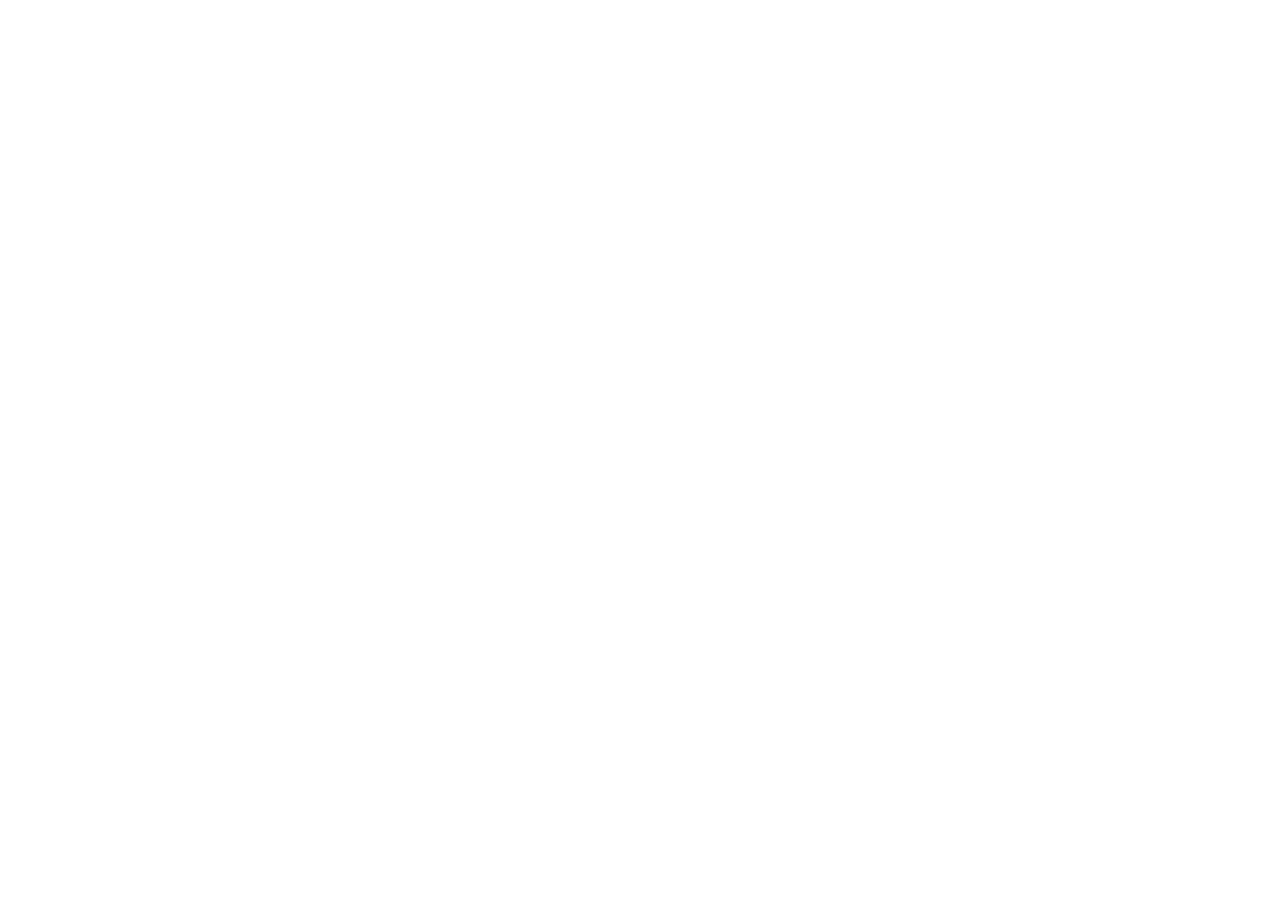
==== index.html @ ec90a849 "First commit" ====
<!DOCTYPE html>
<html lang="en">
  <head>
    <meta charset="UTF-8" />
    <meta name="viewport" content="width=device-width, initial-scale=1.0" />
    <title>Web page</title>
  </head>
  <body></body>
</html>
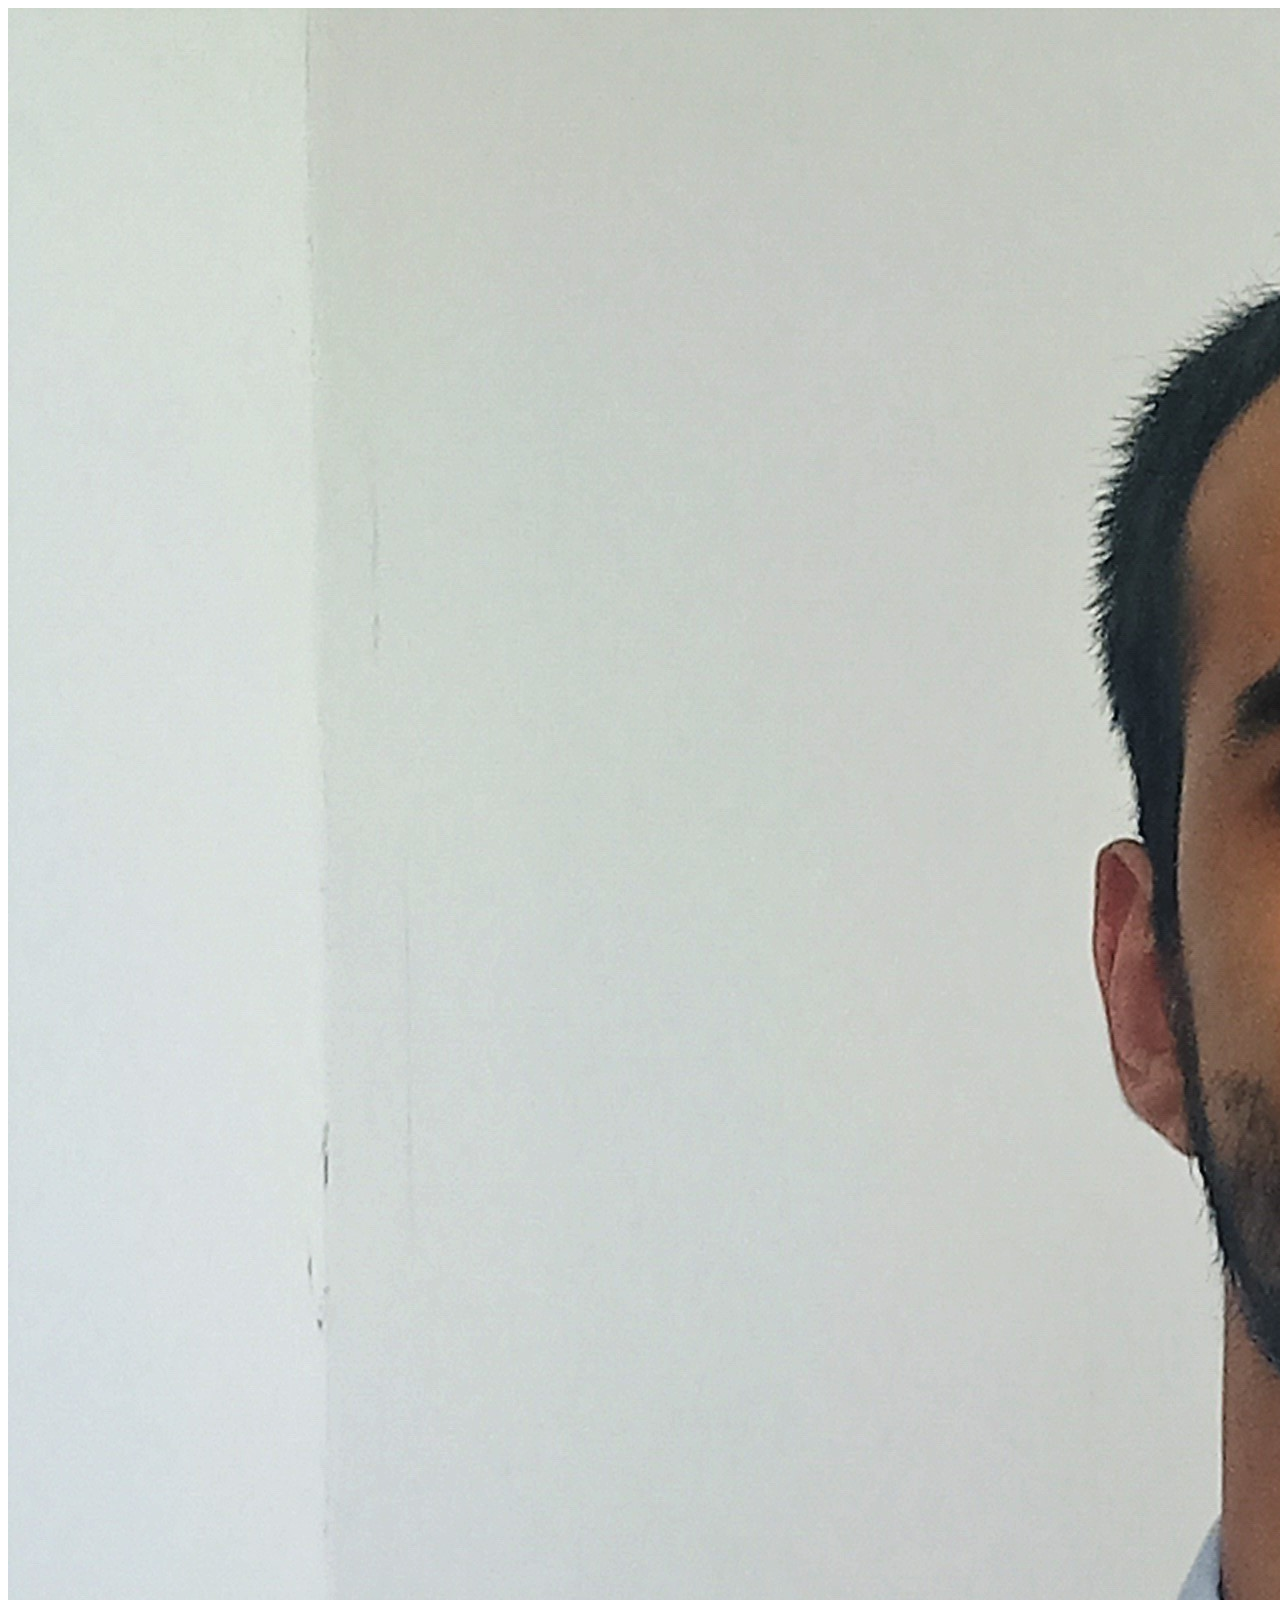
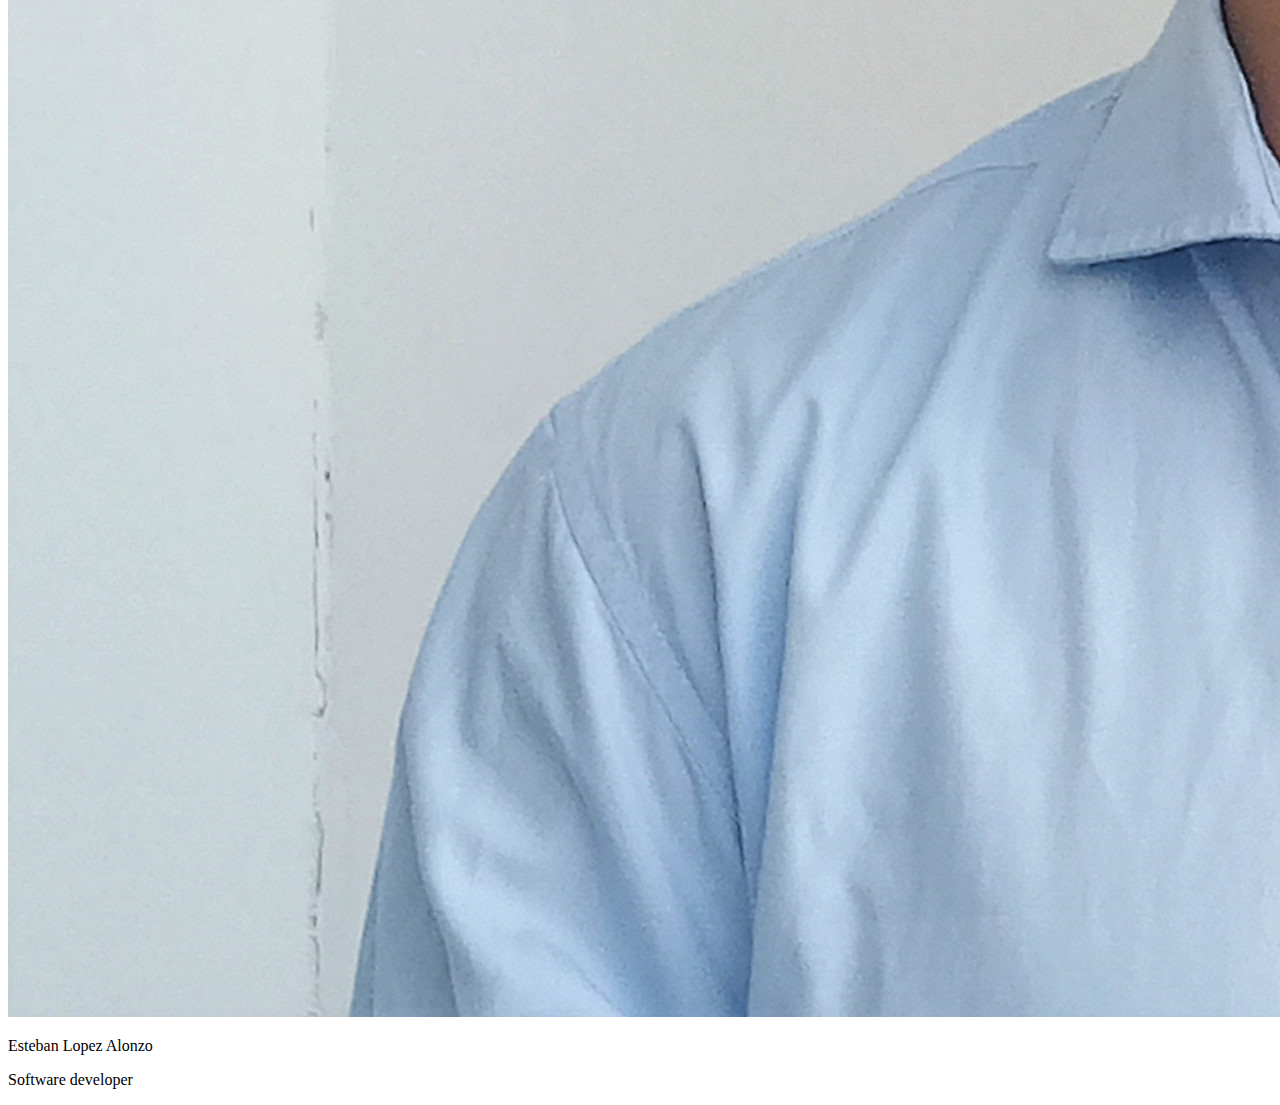
==== commit b4984092: "Adding css" ====
--- a/index.html
+++ b/index.html
@@ -3,7 +3,12 @@
   <head>
     <meta charset="UTF-8" />
     <meta name="viewport" content="width=device-width, initial-scale=1.0" />
+    <link rel="stylesheet" href="/style.css" />
     <title>Web page</title>
   </head>
-  <body></body>
+  <body>
+    <img src="/images/Linkedin profile picture.jpg" alt="profile-picture" />
+    <p>Esteban Lopez Alonzo</p>
+    <p>Software developer</p>
+  </body>
 </html>
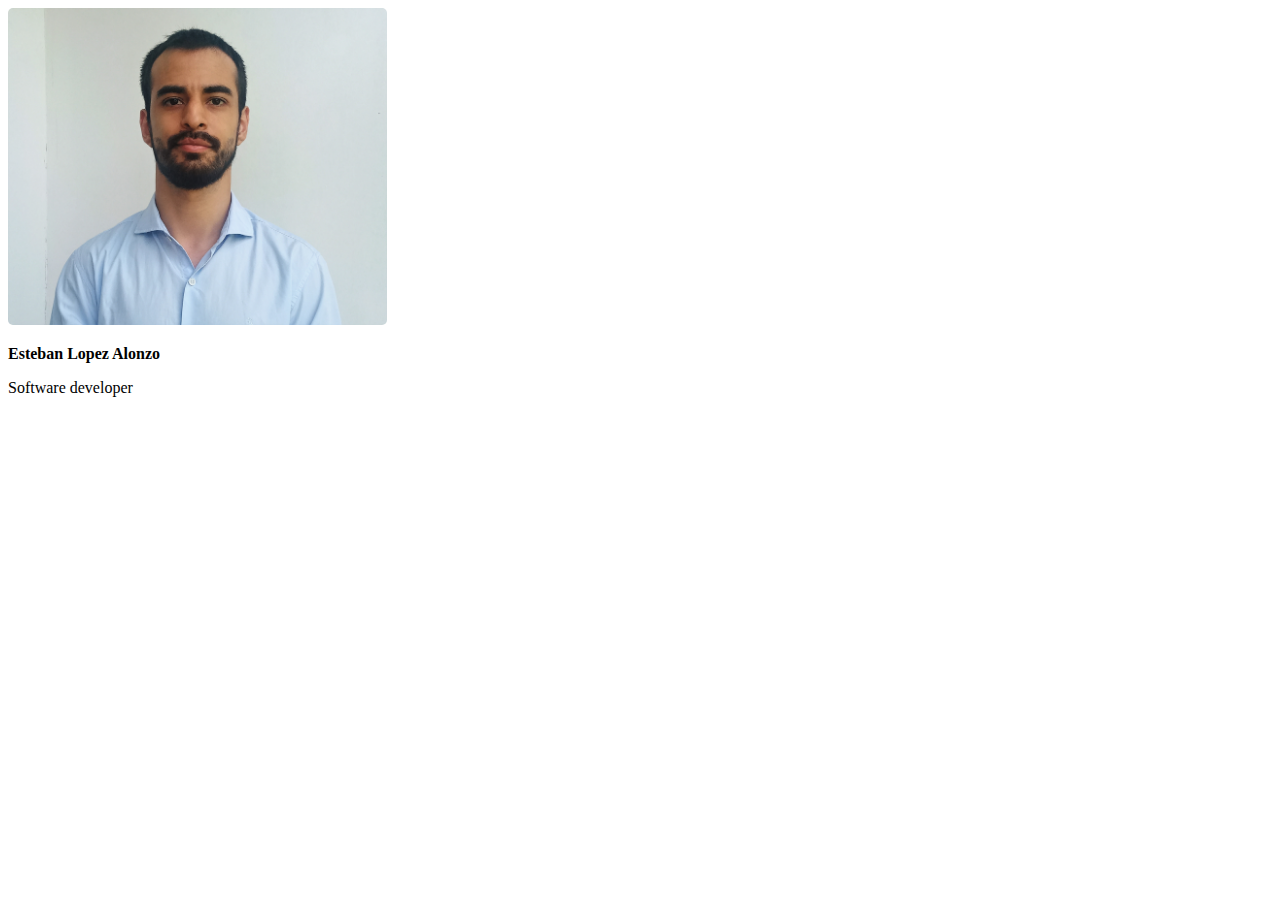
==== commit cc0755c0: "adding style to img and texts" ====
--- a/index.html
+++ b/index.html
@@ -8,7 +8,7 @@
   </head>
   <body>
     <img src="/images/Linkedin profile picture.jpg" alt="profile-picture" />
-    <p>Esteban Lopez Alonzo</p>
+    <p class="username">Esteban Lopez Alonzo</p>
     <p>Software developer</p>
   </body>
 </html>
--- a/style.css
+++ b/style.css
@@ -0,0 +1,9 @@
+img {
+  width: 30%;
+  height: 30%;
+  border-radius: 5px;
+}
+
+.username {
+  font-weight: bold;
+}
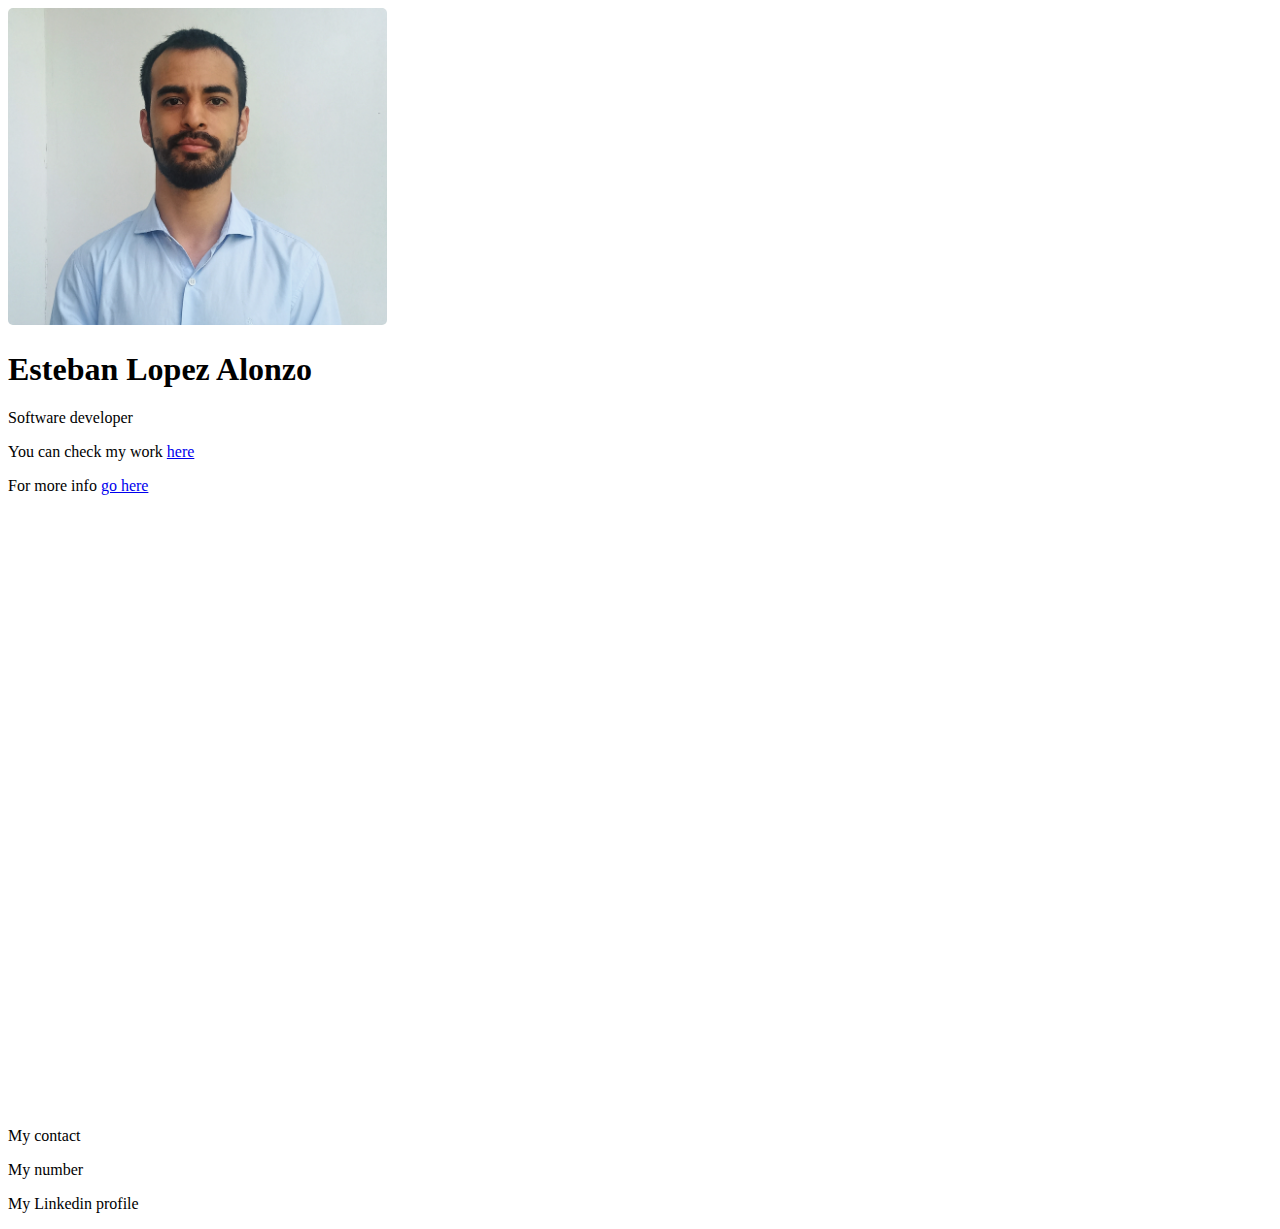
==== commit 21d37b52: "adding footer & links" ====
--- a/index.html
+++ b/index.html
@@ -1,4 +1,5 @@
 <!DOCTYPE html>
+<!--HTML Boilerplate-->
 <html lang="en">
   <head>
     <meta charset="UTF-8" />
@@ -7,8 +8,20 @@
     <title>Web page</title>
   </head>
   <body>
-    <img src="/images/Linkedin profile picture.jpg" alt="profile-picture" />
-    <p class="username">Esteban Lopez Alonzo</p>
+    <img src="/images/Linkedin-profile-picture.jpg" alt="profile-picture" />
+    <h1 class="username">Esteban Lopez Alonzo</h1>
     <p>Software developer</p>
+    <p>
+      You can check my work
+      <a href="https://estebanlopezaportfolio.netlify.app/" target="_blank">
+        here</a
+      >
+    </p>
+    <p>For more info <a href="#footer"> go here</a></p>
+    <footer id="footer">
+      <p>My contact</p>
+      <p>My number</p>
+      <p>My Linkedin profile</p>
+    </footer>
   </body>
 </html>
--- a/style.css
+++ b/style.css
@@ -7,3 +7,7 @@
 .username {
   font-weight: bold;
 }
+
+#footer {
+  margin-top: 50%;
+}
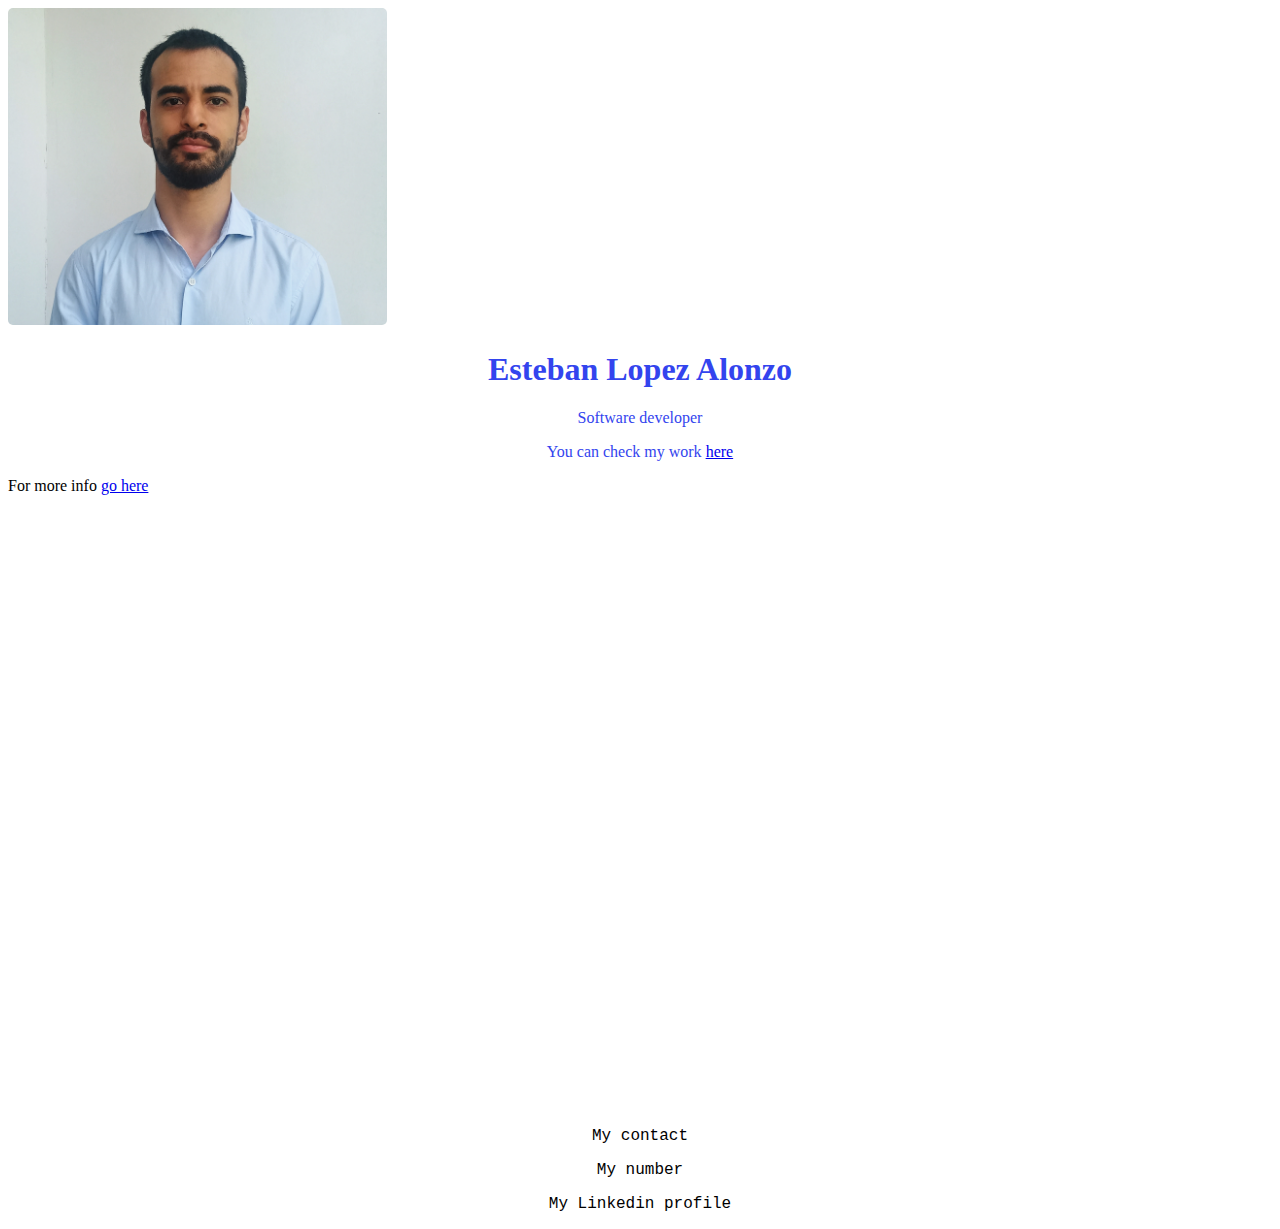
==== commit 5c6cd39a: "changing text style and color" ====
--- a/index.html
+++ b/index.html
@@ -10,8 +10,8 @@
   <body>
     <img src="/images/Linkedin-profile-picture.jpg" alt="profile-picture" />
     <h1 class="username">Esteban Lopez Alonzo</h1>
-    <p>Software developer</p>
-    <p>
+    <p class="info">Software developer</p>
+    <p class="info">
       You can check my work
       <a href="https://estebanlopezaportfolio.netlify.app/" target="_blank">
         here</a
--- a/style.css
+++ b/style.css
@@ -1,3 +1,11 @@
+:root {
+  font-size: 16px;
+}
+
+body {
+  background-color: #fff;
+}
+
 img {
   width: 30%;
   height: 30%;
@@ -6,8 +14,19 @@
 
 .username {
   font-weight: bold;
+  color: #34e;
+  text-align: center;
+  font-family: Cambria, Cochin, Georgia, Times, "Times New Roman", serif;
+}
+
+.info {
+  text-align: center;
+  color: #34e;
+  font-family: Cambria, Cochin, Georgia, Times, "Times New Roman", serif;
 }
 
 #footer {
   margin-top: 50%;
+  font-family: "Courier New", Courier, monospace;
+  text-align: center;
 }
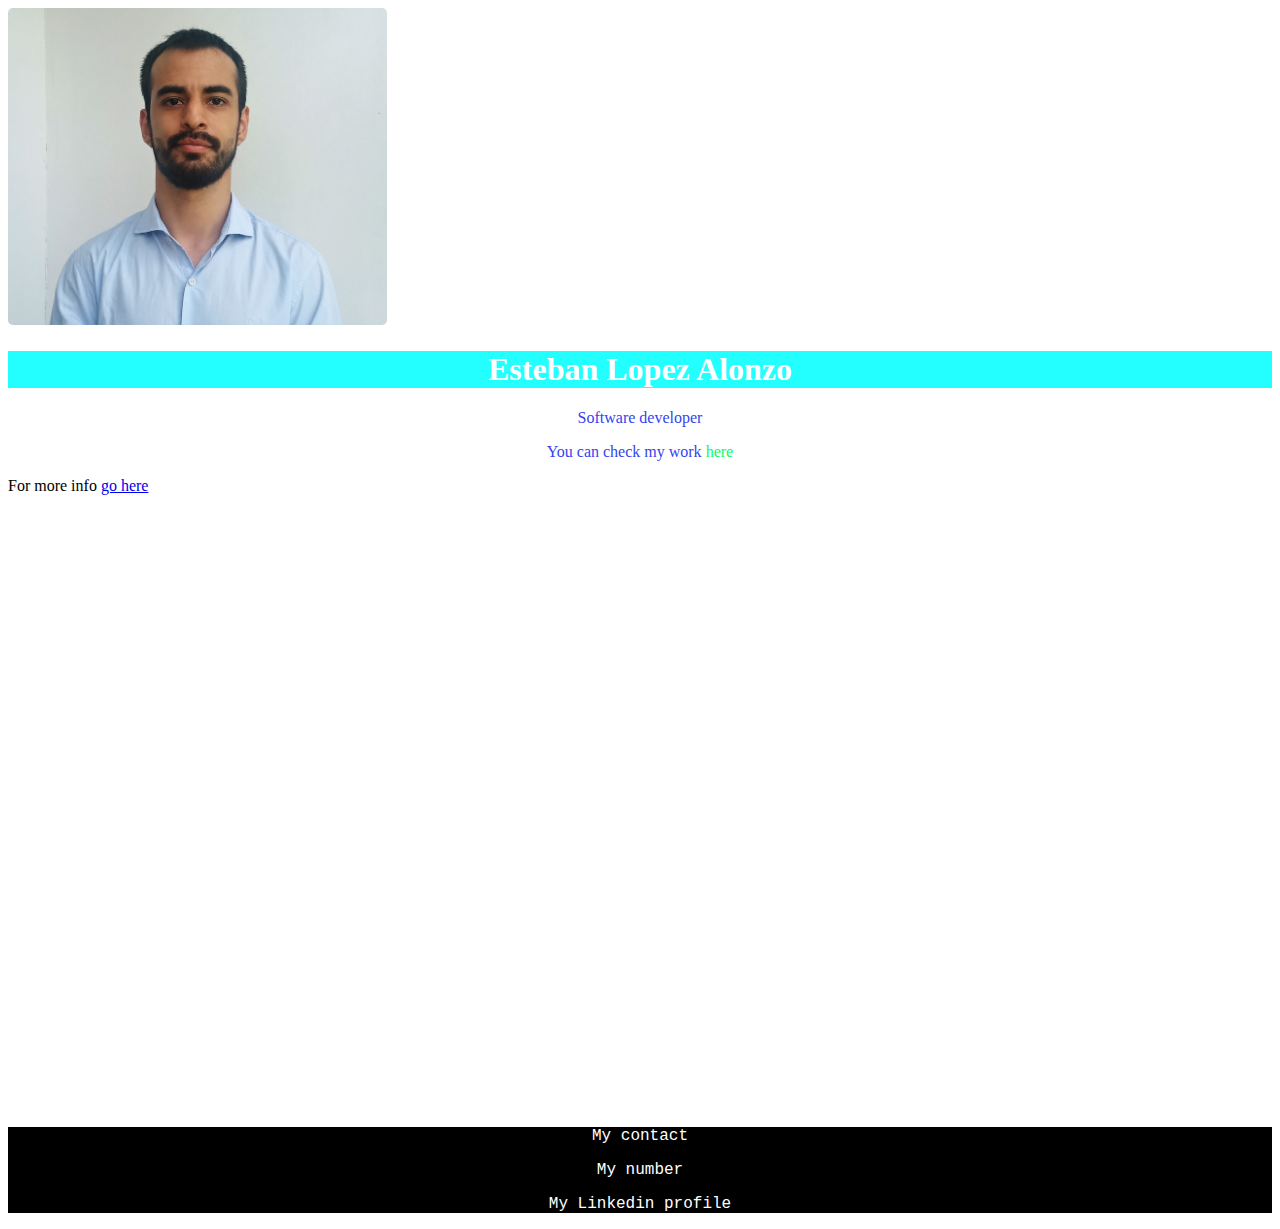
==== commit 4bd68145: "update" ====
--- a/index.html
+++ b/index.html
@@ -13,7 +13,11 @@
     <p class="info">Software developer</p>
     <p class="info">
       You can check my work
-      <a href="https://estebanlopezaportfolio.netlify.app/" target="_blank">
+      <a
+        href="https://estebanlopezaportfolio.netlify.app/"
+        target="_blank"
+        title="Esteban Lopez Portfolio"
+      >
         here</a
       >
     </p>
--- a/style.css
+++ b/style.css
@@ -14,7 +14,8 @@
 
 .username {
   font-weight: bold;
-  color: #34e;
+  background-color: rgb(35, 255, 255);
+  color: #fff;
   text-align: center;
   font-family: Cambria, Cochin, Georgia, Times, "Times New Roman", serif;
 }
@@ -25,8 +26,21 @@
   font-family: Cambria, Cochin, Georgia, Times, "Times New Roman", serif;
 }
 
+.info > a:link,
+a:hover,
+a:visited {
+  text-decoration: none;
+  color: rgba(0, 255, 100, 1);
+}
+
 #footer {
   margin-top: 50%;
   font-family: "Courier New", Courier, monospace;
   text-align: center;
+  color: #fff;
+  background-color: #000;
 }
+
+#footer > a {
+  text-decoration: none;
+}
